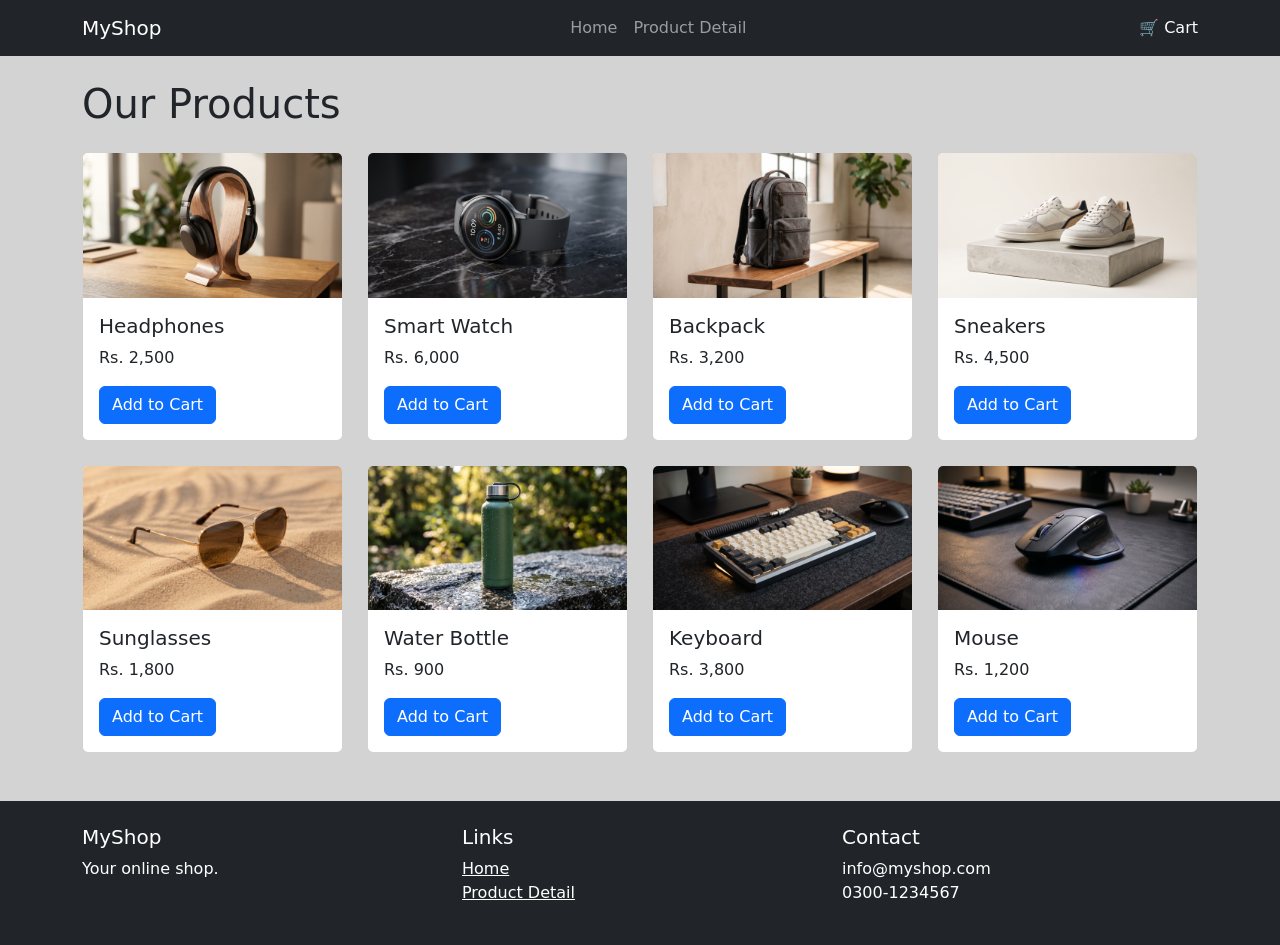
==== Lab_Midterm/index.html @ b5ef40ae "midterm: baseline copy" ====
<!DOCTYPE html>
<html lang="en">
<head>
  <meta charset="UTF-8">
  <meta name="viewport" content="width=device-width, initial-scale=1">
  <title>MyShop - Home</title>
  <link href="https://cdn.jsdelivr.net/npm/bootstrap@5.3.3/dist/css/bootstrap.min.css" rel="stylesheet">
  <link href="style.css" rel="stylesheet">
</head>
<body>

  <header>
    <nav class="navbar navbar-expand-md navbar-dark bg-dark">
      <div class="container">
        <a class="navbar-brand" href="index.html">MyShop</a>

        <button class="navbar-toggler" id="menu-button">
          <span class="navbar-toggler-icon"></span>
        </button>

        <div class="collapse navbar-collapse" id="menu">
          <ul class="navbar-nav mx-auto">
            <li class="nav-item"><a class="nav-link" href="index.html">Home</a></li>
            <li class="nav-item"><a class="nav-link" href="product.html">Product Detail</a></li>
          </ul>
          <a class="nav-link text-white" href="#">&#128722; Cart</a>
        </div>
      </div>
    </nav>
  </header>

  <main class="container my-4">
    <h1 class="mb-4">Our Products</h1>

    <div class="row row-cols-1 row-cols-md-2 row-cols-lg-4 g-4">

      <div class="col">
        <div class="card">
          <a href="product.html"><img src="Black_headphones.jpg" class="card-img-top" alt="Headphones"></a>
          <div class="card-body">
            <h5>Headphones</h5>
            <p>Rs. 2,500</p>
            <button class="btn btn-primary">Add to Cart</button>
          </div>
        </div>
      </div>

      <div class="col">
        <div class="card">
          <img src="Smartwatch.jpg" class="card-img-top" alt="Smart Watch">
          <div class="card-body">
            <h5>Smart Watch</h5>
            <p>Rs. 6,000</p>
            <button class="btn btn-primary">Add to Cart</button>
          </div>
        </div>
      </div>

      <div class="col">
        <div class="card">
          <img src="Laptop_backpack.jpg" class="card-img-top" alt="Backpack">
          <div class="card-body">
            <h5>Backpack</h5>
            <p>Rs. 3,200</p>
            <button class="btn btn-primary">Add to Cart</button>
          </div>
        </div>
      </div>

      <div class="col">
        <div class="card">
          <img src="Sneakers.jpg" class="card-img-top" alt="Sneakers">
          <div class="card-body">
            <h5>Sneakers</h5>
            <p>Rs. 4,500</p>
            <button class="btn btn-primary">Add to Cart</button>
          </div>
        </div>
      </div>

      <div class="col">
        <div class="card">
          <img src="Sunglasses.jpg" class="card-img-top" alt="Sunglasses">
          <div class="card-body">
            <h5>Sunglasses</h5>
            <p>Rs. 1,800</p>
            <button class="btn btn-primary">Add to Cart</button>
          </div>
        </div>
      </div>

      <div class="col">
        <div class="card">
          <img src="Water_bottle.jpg" class="card-img-top" alt="Water Bottle">
          <div class="card-body">
            <h5>Water Bottle</h5>
            <p>Rs. 900</p>
            <button class="btn btn-primary">Add to Cart</button>
          </div>
        </div>
      </div>

      <div class="col">
        <div class="card">
          <img src="Keyboard.jpg" class="card-img-top" alt="Keyboard">
          <div class="card-body">
            <h5>Keyboard</h5>
            <p>Rs. 3,800</p>
            <button class="btn btn-primary">Add to Cart</button>
          </div>
        </div>
      </div>

      <div class="col">
        <div class="card">
          <img src="Wireless_mouse.jpg" class="card-img-top" alt="Mouse">
          <div class="card-body">
            <h5>Mouse</h5>
            <p>Rs. 1,200</p>
            <button class="btn btn-primary">Add to Cart</button>
          </div>
        </div>
      </div>

    </div>
  </main>

  <footer class="bg-dark text-white py-4 mt-5">
    <div class="container">
      <div class="row">
        <div class="col-md-4">
          <h5>MyShop</h5>
          <p>Your online shop.</p>
        </div>
        <div class="col-md-4">
          <h5>Links</h5>
          <p><a href="index.html">Home</a><br><a href="product.html">Product Detail</a></p>
        </div>
        <div class="col-md-4">
          <h5>Contact</h5>
          <p>info@myshop.com<br>0300-1234567</p>
        </div>
      </div>
    </div>
  </footer>

  <script src="script.js"></script>
</body>
</html>
---- Lab_Midterm/style.css ----
body {
  background-color: lightgray;
}

footer a {
  color: white;
}

.price {
  color: red;
}

.quantity-box {
  width: 80px;
}
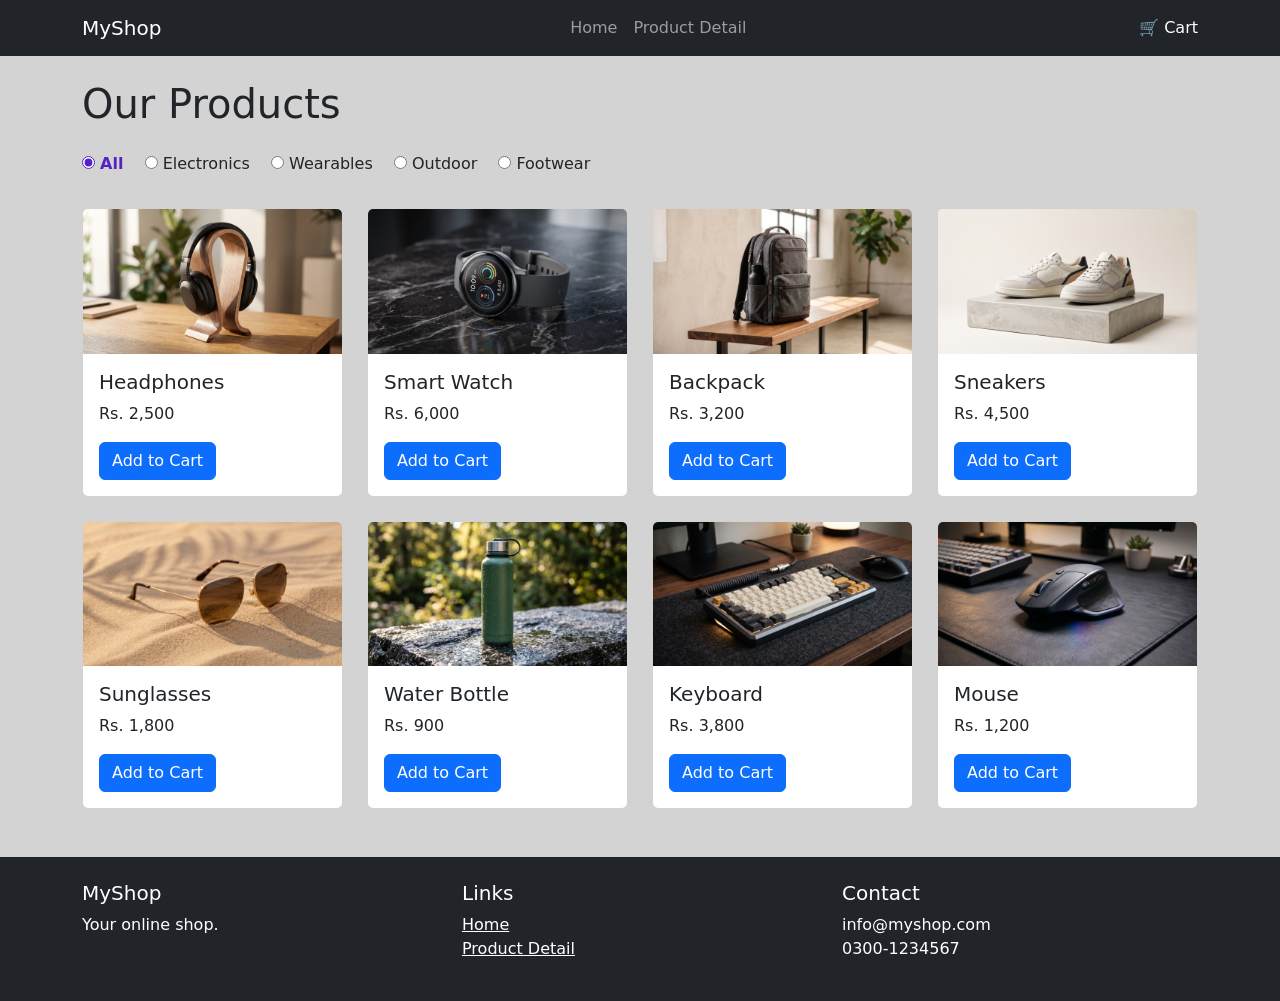
==== commit 6a30703c: "midterm: task-01" ====
--- a/Lab_Midterm/index.html
+++ b/Lab_Midterm/index.html
@@ -4,7 +4,9 @@
   <meta charset="UTF-8">
   <meta name="viewport" content="width=device-width, initial-scale=1">
   <title>MyShop - Home</title>
-  <link href="https://cdn.jsdelivr.net/npm/bootstrap@5.3.3/dist/css/bootstrap.min.css" rel="stylesheet">
+  <link
+    href="https://cdn.jsdelivr.net/npm/bootstrap@5.3.3/dist/css/bootstrap.min.css"
+    rel="stylesheet">
   <link href="style.css" rel="stylesheet">
 </head>
 <body>
@@ -13,11 +15,9 @@
     <nav class="navbar navbar-expand-md navbar-dark bg-dark">
       <div class="container">
         <a class="navbar-brand" href="index.html">MyShop</a>
-
         <button class="navbar-toggler" id="menu-button">
           <span class="navbar-toggler-icon"></span>
         </button>
-
         <div class="collapse navbar-collapse" id="menu">
           <ul class="navbar-nav mx-auto">
             <li class="nav-item"><a class="nav-link" href="index.html">Home</a></li>
@@ -32,11 +32,29 @@
   <main class="container my-4">
     <h1 class="mb-4">Our Products</h1>
 
-    <div class="row row-cols-1 row-cols-md-2 row-cols-lg-4 g-4">
+    <!-- TASK 1: filter radios (must be siblings of the grid row) -->
+    <input type="radio" name="cat" id="f-all" value="all" checked>
+    <label for="f-all">All</label>
 
-      <div class="col">
+    <input type="radio" name="cat" id="f-electronics" value="electronics">
+    <label for="f-electronics">Electronics</label>
+
+    <input type="radio" name="cat" id="f-wearables" value="wearables">
+    <label for="f-wearables">Wearables</label>
+
+    <input type="radio" name="cat" id="f-outdoor" value="outdoor">
+    <label for="f-outdoor">Outdoor</label>
+
+    <input type="radio" name="cat" id="f-footwear" value="footwear">
+    <label for="f-footwear">Footwear</label>
+
+    <div class="row row-cols-1 row-cols-md-2 row-cols-lg-4 g-4" id="grid">
+
+      <div class="col" data-cat="electronics">
         <div class="card">
-          <a href="product.html"><img src="Black_headphones.jpg" class="card-img-top" alt="Headphones"></a>
+          <a href="product.html">
+            <img src="Black_headphones.jpg" class="card-img-top" alt="Headphones">
+          </a>
           <div class="card-body">
             <h5>Headphones</h5>
             <p>Rs. 2,500</p>
@@ -45,7 +63,7 @@
         </div>
       </div>
 
-      <div class="col">
+      <div class="col" data-cat="wearables">
         <div class="card">
           <img src="Smartwatch.jpg" class="card-img-top" alt="Smart Watch">
           <div class="card-body">
@@ -56,7 +74,7 @@
         </div>
       </div>
 
-      <div class="col">
+      <div class="col" data-cat="outdoor">
         <div class="card">
           <img src="Laptop_backpack.jpg" class="card-img-top" alt="Backpack">
           <div class="card-body">
@@ -67,7 +85,7 @@
         </div>
       </div>
 
-      <div class="col">
+      <div class="col" data-cat="footwear">
         <div class="card">
           <img src="Sneakers.jpg" class="card-img-top" alt="Sneakers">
           <div class="card-body">
@@ -78,7 +96,7 @@
         </div>
       </div>
 
-      <div class="col">
+      <div class="col" data-cat="wearables">
         <div class="card">
           <img src="Sunglasses.jpg" class="card-img-top" alt="Sunglasses">
           <div class="card-body">
@@ -89,7 +107,7 @@
         </div>
       </div>
 
-      <div class="col">
+      <div class="col" data-cat="outdoor">
         <div class="card">
           <img src="Water_bottle.jpg" class="card-img-top" alt="Water Bottle">
           <div class="card-body">
@@ -100,7 +118,7 @@
         </div>
       </div>
 
-      <div class="col">
+      <div class="col" data-cat="electronics">
         <div class="card">
           <img src="Keyboard.jpg" class="card-img-top" alt="Keyboard">
           <div class="card-body">
@@ -111,7 +129,7 @@
         </div>
       </div>
 
-      <div class="col">
+      <div class="col" data-cat="electronics">
         <div class="card">
           <img src="Wireless_mouse.jpg" class="card-img-top" alt="Mouse">
           <div class="card-body">
@@ -134,7 +152,10 @@
         </div>
         <div class="col-md-4">
           <h5>Links</h5>
-          <p><a href="index.html">Home</a><br><a href="product.html">Product Detail</a></p>
+          <p>
+            <a href="index.html">Home</a><br>
+            <a href="product.html">Product Detail</a>
+          </p>
         </div>
         <div class="col-md-4">
           <h5>Contact</h5>
--- a/Lab_Midterm/style.css
+++ b/Lab_Midterm/style.css
@@ -12,4 +12,39 @@
 
 .quantity-box {
   width: 80px;
+}
+
+/* ===== TASK 1: category filter (H = 259) ===== */
+
+/* radio circle uses the accent colour */
+input[type="radio"] {
+  accent-color: hsl(259, 70%, 45%);
+}
+
+/* space between each radio+label pair, and above the grid */
+input[type="radio"] + label {
+  margin-right: 16px;
+}
+#grid {
+  margin-top: 8px;
+}
+
+/* the label of the selected radio looks selected */
+input:checked + label {
+  color: hsl(259, 70%, 45%);
+  font-weight: bold;
+}
+
+/* hide the cards that do NOT match the checked radio */
+#f-electronics:checked ~ .row .col:not([data-cat="electronics"]) {
+  display: none;
+}
+#f-wearables:checked ~ .row .col:not([data-cat="wearables"]) {
+  display: none;
+}
+#f-outdoor:checked ~ .row .col:not([data-cat="outdoor"]) {
+  display: none;
+}
+#f-footwear:checked ~ .row .col:not([data-cat="footwear"]) {
+  display: none;
 }
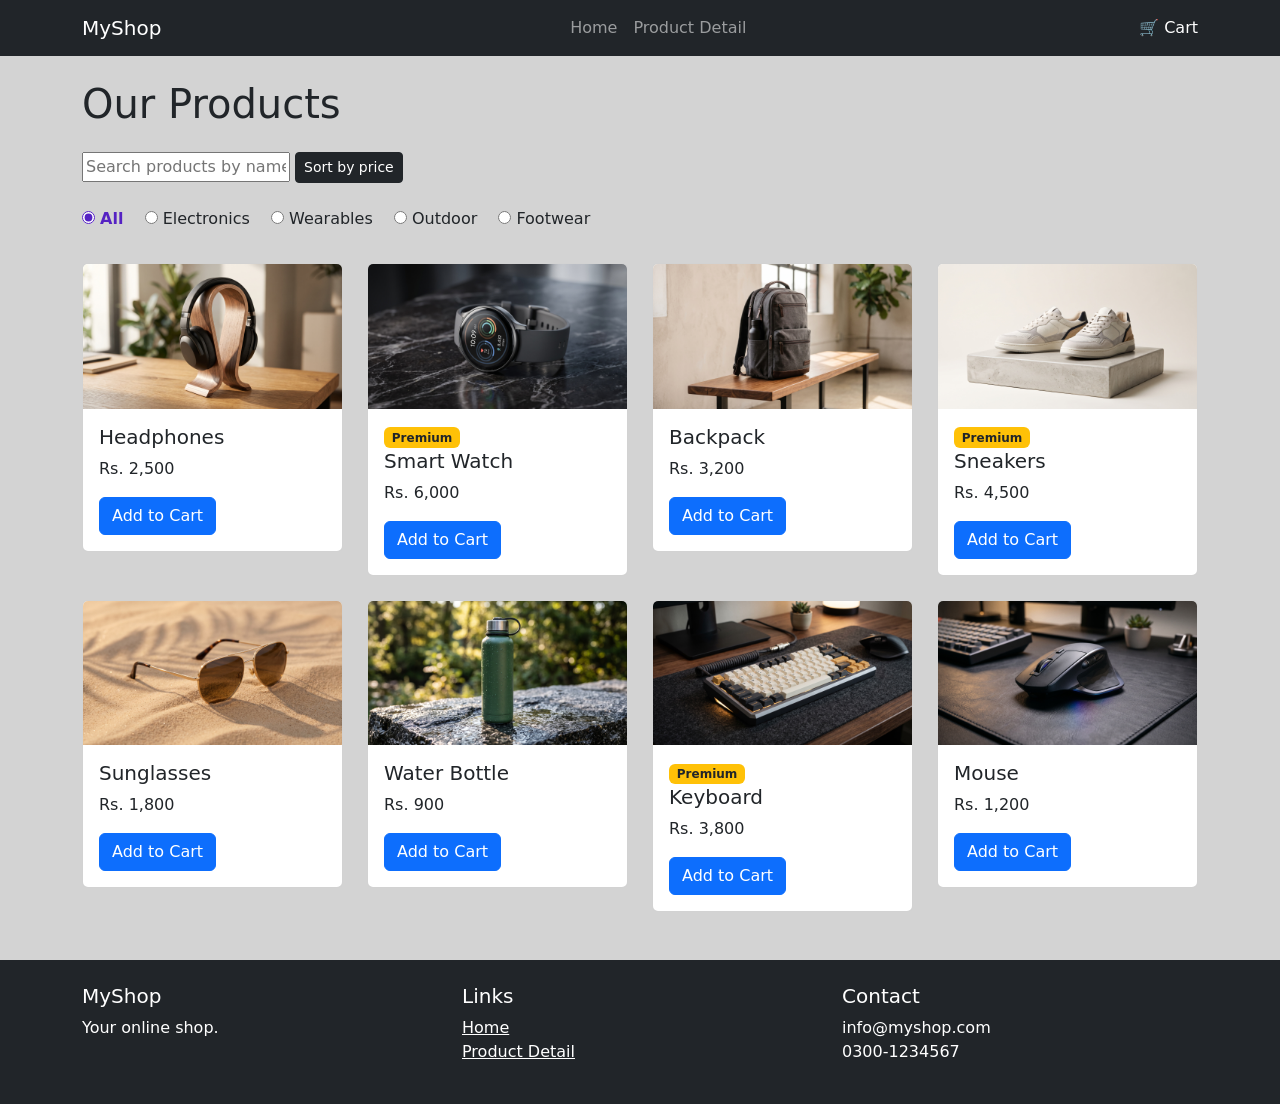
==== commit 5be3d52d: "midterm: task-03" ====
--- a/Lab_Midterm/index.html
+++ b/Lab_Midterm/index.html
@@ -31,6 +31,11 @@
 
   <main class="container my-4">
     <h1 class="mb-4">Our Products</h1>
+
+    <!-- TASK 3: search box and sort button -->
+    <input type="text" id="search" placeholder="Search products by name...">
+    <button id="sort-btn" class="btn btn-dark btn-sm">Sort by price</button>
+    <br><br>
 
     <!-- TASK 1: filter radios (must be siblings of the grid row) -->
     <input type="radio" name="cat" id="f-all" value="all" checked>
@@ -141,6 +146,10 @@
       </div>
 
     </div>
+
+    <!-- TASK 3: shown when no card matches -->
+    <p id="no-results" style="display: none;">No products found</p>
+
   </main>
 
   <footer class="bg-dark text-white py-4 mt-5">
--- a/Lab_Midterm/style.css
+++ b/Lab_Midterm/style.css
@@ -16,35 +16,83 @@
 
 /* ===== TASK 1: category filter (H = 259) ===== */
 
-/* radio circle uses the accent colour */
 input[type="radio"] {
   accent-color: hsl(259, 70%, 45%);
 }
 
-/* space between each radio+label pair, and above the grid */
 input[type="radio"] + label {
   margin-right: 16px;
 }
+
 #grid {
   margin-top: 8px;
 }
 
-/* the label of the selected radio looks selected */
 input:checked + label {
   color: hsl(259, 70%, 45%);
   font-weight: bold;
 }
 
-/* hide the cards that do NOT match the checked radio */
 #f-electronics:checked ~ .row .col:not([data-cat="electronics"]) {
   display: none;
 }
+
 #f-wearables:checked ~ .row .col:not([data-cat="wearables"]) {
   display: none;
 }
+
 #f-outdoor:checked ~ .row .col:not([data-cat="outdoor"]) {
   display: none;
 }
+
 #f-footwear:checked ~ .row .col:not([data-cat="footwear"]) {
   display: none;
+}
+
+/* ===== TASK 2: product page grid (BP = 637px) ===== */
+
+/* below 637px: one column -> image, details, description */
+.product-layout {
+  display: grid;
+  grid-template-columns: 1fr;
+  grid-template-areas:
+    "image"
+    "details"
+    "description";
+  gap: 24px;
+}
+
+.product-image {
+  grid-area: image;
+}
+
+/* wrapper: takes the full height of the first row */
+.product-details {
+  grid-area: details;
+}
+
+/* the visible white box inside the wrapper */
+.details-box {
+  background-color: white;
+  padding: 24px;
+}
+
+.product-description {
+  grid-area: description;
+}
+
+/* from 637px: image and details side by side, description full width */
+@media (min-width: 637px) {
+  .product-layout {
+    grid-template-columns: 1fr 1fr;
+    grid-template-areas:
+      "image details"
+      "description description";
+  }
+
+  /* sticky at (37 mod 40) + 70 = 107px from the top */
+  .details-box {
+    position: sticky;
+    top: 107px;
+  }
 }
